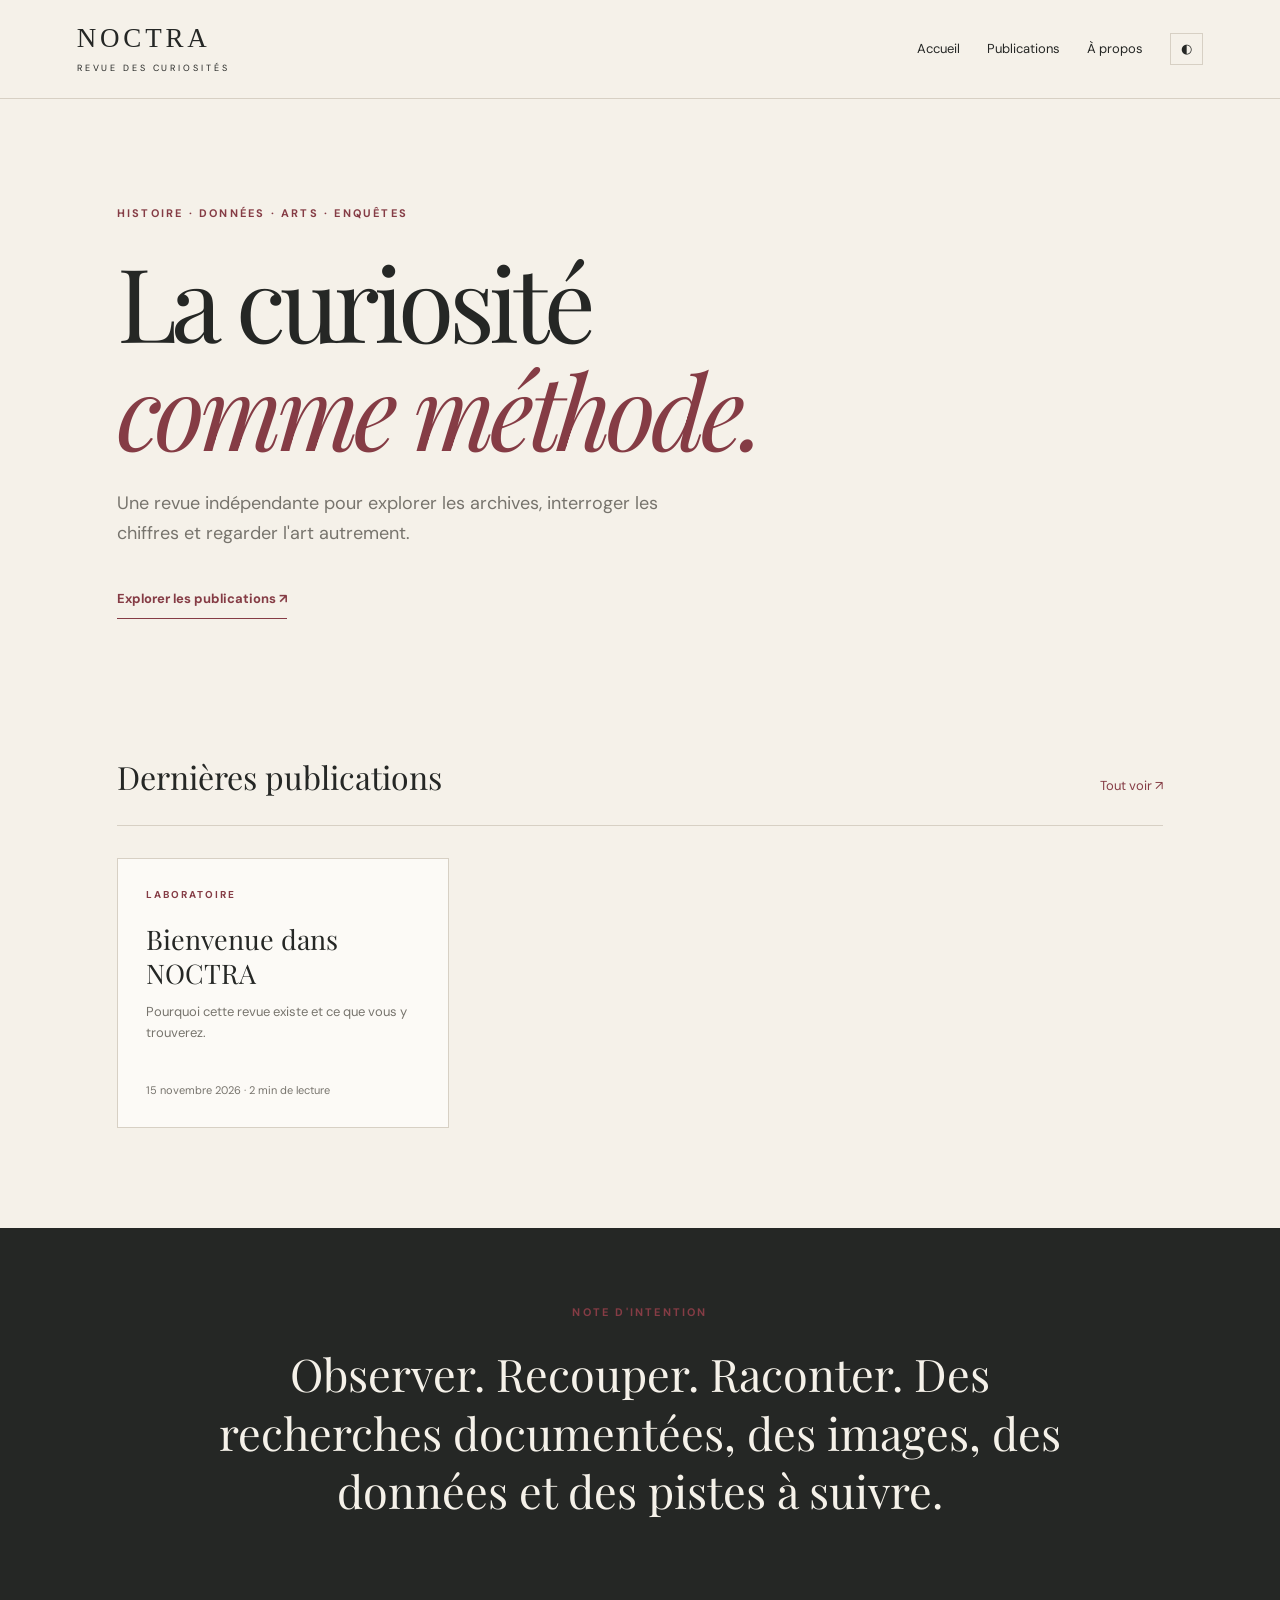
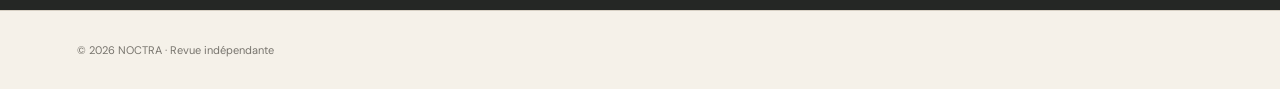
==== index.html @ 2e929f40 "Add files via upload" ====
<!doctype html><html lang="fr"><head><meta charset="utf-8"><meta name="viewport" content="width=device-width,initial-scale=1"><meta name="description" content="NOCTRA, revue indépendante d'histoire, de données et d'art."><title>NOCTRA — Revue des curiosités</title><link rel="stylesheet" href="assets/css/style.css"></head><body><header class="site-header"><a class="logo" href="./">NOCTRA<span>REVUE DES CURIOSITÉS</span></a><nav><a href="./">Accueil</a><a href="articles.html">Publications</a><a href="a-propos.html">À propos</a><button id="theme" aria-label="Changer le thème">◐</button></nav></header><main><section class="hero"><div class="eyebrow">HISTOIRE · DONNÉES · ARTS · ENQUÊTES</div><h1>La curiosité<br><em>comme méthode.</em></h1><p>Une revue indépendante pour explorer les archives, interroger les chiffres et regarder l'art autrement.</p><a class="cta" href="articles.html">Explorer les publications ↗</a></section><section class="section"><div class="section-head"><h2>Dernières publications</h2><a href="articles.html">Tout voir ↗</a></div><div id="cards" class="grid"></div></section><section class="manifesto"><span>NOTE D'INTENTION</span><p>Observer. Recouper. Raconter. Des recherches documentées, des images, des données et des pistes à suivre.</p></section></main><footer>© <span id="year"></span> NOCTRA · Revue indépendante</footer><script src="assets/js/main.js"></script></body></html>
---- assets/css/style.css ----
@import url('https://fonts.googleapis.com/css2?family=DM+Sans:wght@400;500;600;700&family=Playfair+Display:ital,wght@0,400;0,600;1,400&display=swap');:root{--bg:#f5f1e9;--paper:#fcfaf6;--ink:#252725;--muted:#77746d;--accent:#853c45;--line:#d7d0c4}body.dark{--bg:#1b2022;--paper:#242a2c;--ink:#ede8df;--muted:#b0aaa0;--accent:#e3a3a9;--line:#414747}*{box-sizing:border-box}body{margin:0;background:var(--bg);color:var(--ink);font:16px/1.65 'DM Sans',sans-serif}a{color:inherit;text-decoration:none}button,input,select{font:inherit}.site-header{display:flex;align-items:center;justify-content:space-between;padding:24px max(6%,calc((100vw - 1200px)/2));border-bottom:1px solid var(--line);gap:20px}.logo{font-family:Georgia,serif;font-size:27px;letter-spacing:.14em;line-height:1.1}.logo span{display:block;font:9px 'DM Sans',sans-serif;letter-spacing:.32em;margin-top:8px}.site-header nav{display:flex;align-items:center;gap:27px;font-size:13px}.site-header button{border:1px solid var(--line);background:transparent;color:var(--ink);padding:4px 10px;cursor:pointer}.hero{max-width:1200px;margin:auto;padding:105px 6% 110px}.eyebrow,.manifesto span{font-size:11px;letter-spacing:.2em;color:var(--accent);font-weight:700}.hero h1,.listing h1,.about h1{font:clamp(52px,8vw,110px)/1.06 'Playfair Display',Georgia,serif;letter-spacing:-.055em;margin:25px 0}.hero h1 em,.listing h1 em,.about h1 em{font-weight:400;color:var(--accent)}.hero p{max-width:560px;color:var(--muted);font-size:18px}.cta{display:inline-block;margin-top:22px;border-bottom:1px solid var(--accent);padding-bottom:8px;color:var(--accent);font-size:13px;font-weight:700}.section{max-width:1200px;margin:auto;padding:0 6% 100px}.section-head{display:flex;justify-content:space-between;align-items:baseline;border-bottom:1px solid var(--line);margin-bottom:32px}.section-head h2,.about h2{font:32px 'Playfair Display',serif}.section-head a{font-size:13px;color:var(--accent)}.grid{display:grid;grid-template-columns:repeat(3,minmax(0,1fr));gap:25px}.card{background:var(--paper);border:1px solid var(--line);padding:28px;min-height:270px;display:flex;flex-direction:column}.card .category{font-size:10px;letter-spacing:.2em;color:var(--accent);text-transform:uppercase;font-weight:700}.card h3{font:27px/1.25 'Playfair Display',serif;margin:20px 0 10px}.card p{color:var(--muted);font-size:13px;margin:0}.card .meta{font-size:11px;margin-top:auto;padding-top:25px;color:var(--muted)}.card:hover{border-color:var(--accent)}.manifesto{background:var(--ink);color:var(--bg);padding:70px 10%;text-align:center}.manifesto p{font:clamp(24px,4vw,45px)/1.3 'Playfair Display',serif;max-width:850px;margin:20px auto}footer{padding:30px 6%;font-size:11px;color:var(--muted);border-top:1px solid var(--line)}.listing,.about{max-width:1200px;margin:75px auto 120px;padding:0 6%}.listing h1,.about h1{font-size:clamp(45px,6vw,75px)}.filters{display:flex;gap:15px;margin:40px 0}.filters input,.filters select{background:var(--paper);color:var(--ink);border:1px solid var(--line);padding:13px 15px}.filters input{flex:1}.about{max-width:850px}.about p{font-size:18px;color:var(--muted)}.article-wrap{max-width:820px;margin:80px auto 120px;padding:0 24px}.article-wrap h1{font:clamp(43px,6vw,75px)/1.12 'Playfair Display',serif;letter-spacing:-.04em}.article-wrap .article-meta{color:var(--accent);font-size:12px;letter-spacing:.1em;text-transform:uppercase}.article-body{font:19px/1.9 Georgia,serif}.article-body h2{font:34px/1.25 'Playfair Display',serif;margin-top:55px}.article-body a{text-decoration:underline;color:var(--accent)}.article-body img{max-width:100%;height:auto}.article-body blockquote{border-left:3px solid var(--accent);margin:35px 0;padding:0 24px;color:var(--muted)}.article-body .lead{font-size:23px}.back{display:inline-block;margin-bottom:30px;color:var(--accent);font-size:13px}@media(max-width:760px){.site-header{padding:20px 5%;align-items:flex-start;flex-direction:column}.site-header nav{gap:18px;flex-wrap:wrap}.hero{padding:70px 6%}.grid{grid-template-columns:1fr}.filters{flex-direction:column}.hero h1{font-size:58px}}
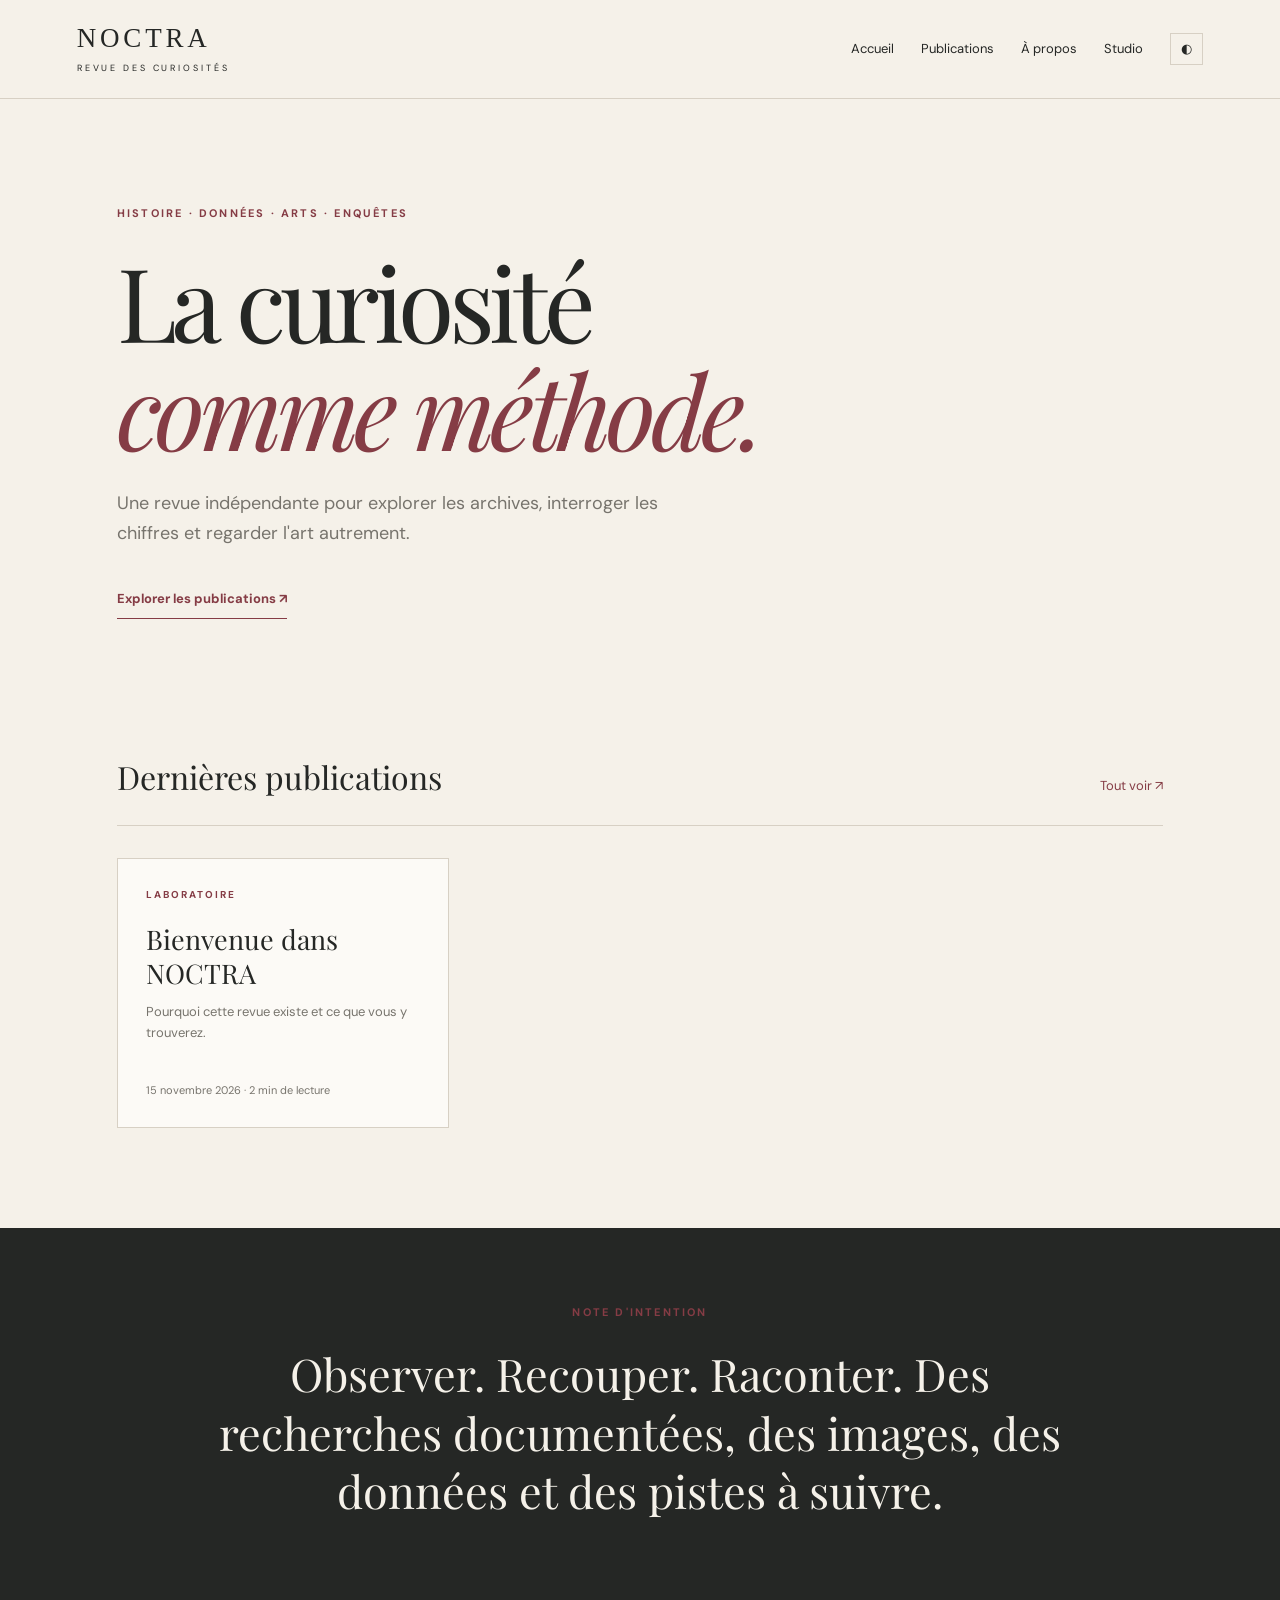
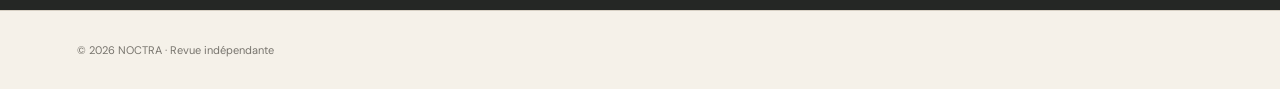
==== commit e8c823ac: "Add files via upload" ====
--- a/index.html
+++ b/index.html
@@ -1 +1 @@
-<!doctype html><html lang="fr"><head><meta charset="utf-8"><meta name="viewport" content="width=device-width,initial-scale=1"><meta name="description" content="NOCTRA, revue indépendante d'histoire, de données et d'art."><title>NOCTRA — Revue des curiosités</title><link rel="stylesheet" href="assets/css/style.css"></head><body><header class="site-header"><a class="logo" href="./">NOCTRA<span>REVUE DES CURIOSITÉS</span></a><nav><a href="./">Accueil</a><a href="articles.html">Publications</a><a href="a-propos.html">À propos</a><button id="theme" aria-label="Changer le thème">◐</button></nav></header><main><section class="hero"><div class="eyebrow">HISTOIRE · DONNÉES · ARTS · ENQUÊTES</div><h1>La curiosité<br><em>comme méthode.</em></h1><p>Une revue indépendante pour explorer les archives, interroger les chiffres et regarder l'art autrement.</p><a class="cta" href="articles.html">Explorer les publications ↗</a></section><section class="section"><div class="section-head"><h2>Dernières publications</h2><a href="articles.html">Tout voir ↗</a></div><div id="cards" class="grid"></div></section><section class="manifesto"><span>NOTE D'INTENTION</span><p>Observer. Recouper. Raconter. Des recherches documentées, des images, des données et des pistes à suivre.</p></section></main><footer>© <span id="year"></span> NOCTRA · Revue indépendante</footer><script src="assets/js/main.js"></script></body></html>+<!doctype html><html lang="fr"><head><meta charset="utf-8"><meta name="viewport" content="width=device-width,initial-scale=1"><meta name="description" content="NOCTRA, revue indépendante d'histoire, de données et d'art."><title>NOCTRA — Revue des curiosités</title><link rel="stylesheet" href="assets/css/style.css"></head><body><header class="site-header"><a class="logo" href="./">NOCTRA<span>REVUE DES CURIOSITÉS</span></a><nav><a href="./">Accueil</a><a href="articles.html">Publications</a><a href="a-propos.html">À propos</a><a href="studio.html">Studio</a><button id="theme" aria-label="Changer le thème">◐</button></nav></header><main><section class="hero"><div class="eyebrow">HISTOIRE · DONNÉES · ARTS · ENQUÊTES</div><h1>La curiosité<br><em>comme méthode.</em></h1><p>Une revue indépendante pour explorer les archives, interroger les chiffres et regarder l'art autrement.</p><a class="cta" href="articles.html">Explorer les publications ↗</a></section><section class="section"><div class="section-head"><h2>Dernières publications</h2><a href="articles.html">Tout voir ↗</a></div><div id="cards" class="grid"></div></section><section class="manifesto"><span>NOTE D'INTENTION</span><p>Observer. Recouper. Raconter. Des recherches documentées, des images, des données et des pistes à suivre.</p></section></main><footer>© <span id="year"></span> NOCTRA · Revue indépendante</footer><script src="assets/js/main.js"></script><script src="assets/js/config.js"></script><script src="assets/js/analytics.js"></script></body></html>
